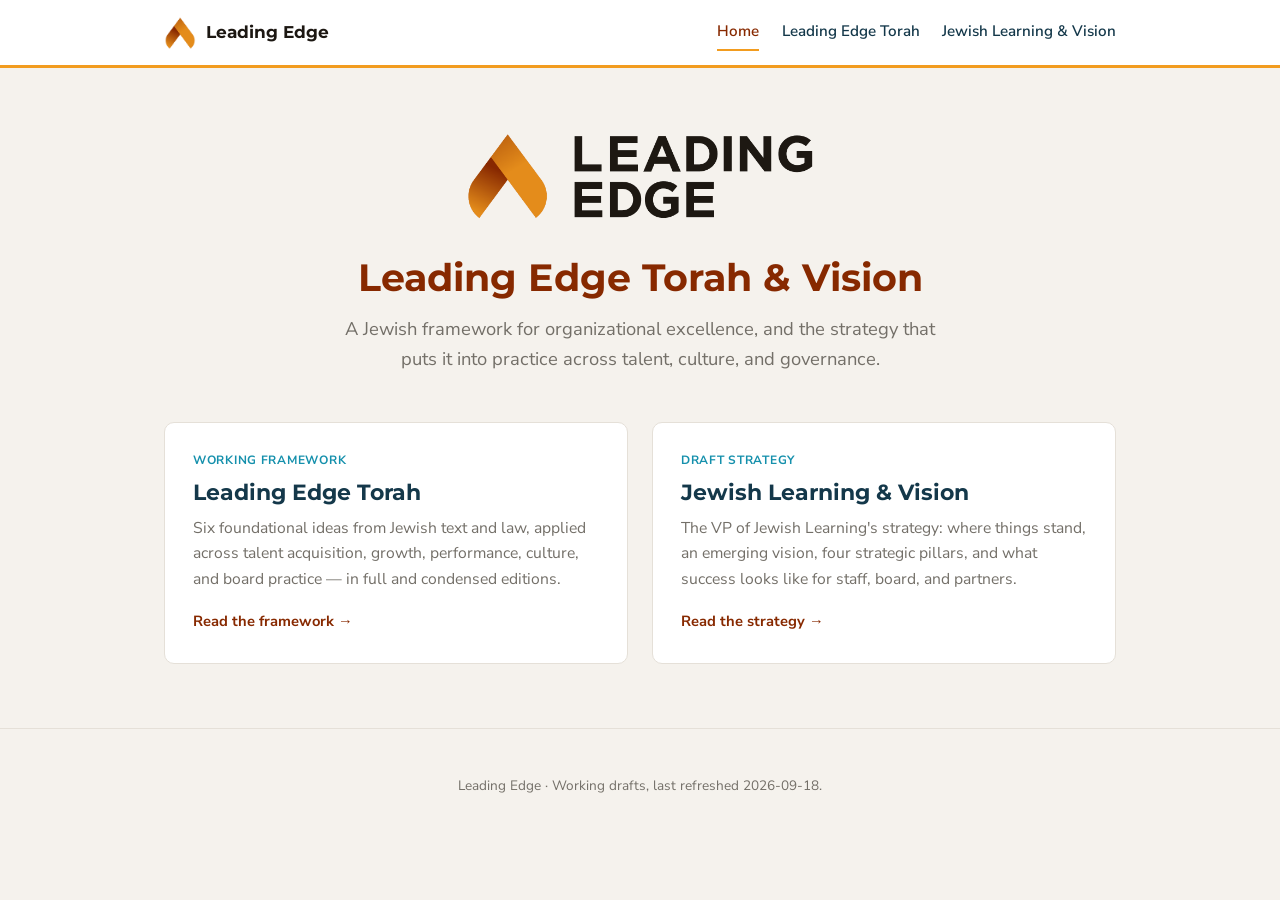
==== index.html @ 1159f420 "Initial build: Leading Edge Torah & Vision static site Three pages (landing, Leading Edge Torah, Jew" ====
<!doctype html>
<html lang="en">
<head>
<meta charset="utf-8">
<meta name="viewport" content="width=device-width, initial-scale=1">
<title>Leading Edge Torah &amp; Vision</title>
<meta name="description" content="Leading Edge Torah: a Jewish framework for organizational excellence, and the VP of Jewish Learning's strategy &amp; vision.">
<link rel="icon" href="assets/img/icon.png">
<link rel="preconnect" href="https://fonts.googleapis.com">
<link rel="preconnect" href="https://fonts.gstatic.com" crossorigin>
<link href="https://fonts.googleapis.com/css2?family=Montserrat:wght@600;700;800&family=Nunito+Sans:ital,wght@0,400;0,600;0,700;1,400&display=swap" rel="stylesheet">
<link rel="stylesheet" href="assets/css/style.css">
</head>
<body>

<header class="site-header">
  <div class="wrap">
    <a class="brand" href="index.html">
      <img src="assets/img/icon.png" alt="Leading Edge">
      <span>Leading Edge</span>
    </a>
    <nav class="site-nav">
      <a href="index.html" class="active">Home</a>
      <a href="torah.html">Leading Edge Torah</a>
      <a href="vision.html">Jewish Learning &amp; Vision</a>
    </nav>
  </div>
</header>

<section class="hero">
  <img class="hero-logo" src="assets/img/logo.png" alt="Leading Edge">
  <h1>Leading Edge Torah &amp; Vision</h1>
  <p class="lede">A Jewish framework for organizational excellence, and the strategy that puts it into practice across talent, culture, and governance.</p>
</section>

<div class="card-grid">
  <a class="doc-card" href="torah.html">
    <span class="eyebrow">Working Framework</span>
    <h2>Leading Edge Torah</h2>
    <p>Six foundational ideas from Jewish text and law, applied across talent acquisition, growth, performance, culture, and board practice — in full and condensed editions.</p>
    <span class="go">Read the framework &rarr;</span>
  </a>
  <a class="doc-card" href="vision.html">
    <span class="eyebrow">Draft Strategy</span>
    <h2>Jewish Learning &amp; Vision</h2>
    <p>The VP of Jewish Learning's strategy: where things stand, an emerging vision, four strategic pillars, and what success looks like for staff, board, and partners.</p>
    <span class="go">Read the strategy &rarr;</span>
  </a>
</div>

<footer class="site-footer">
  <p>Leading Edge &middot; Working drafts, last refreshed 2026-09-18.</p>
</footer>

</body>
</html>
---- assets/css/style.css ----
/* Leading Edge Torah & Vision — shared site styles */

:root {
  --stone-light: #F5F2ED;
  --stone-dark: #1C1712;
  --stone-med: #736F68;
  --ochre: #F29C1F;
  --rust: #872900;
  --ink-dark: #14384A;
  --ink-med: #1590AC;

  --max-width: 780px;
  --radius: 10px;
}

* { box-sizing: border-box; }

html { scroll-behavior: smooth; }

body {
  margin: 0;
  background: var(--stone-light);
  color: var(--stone-dark);
  font-family: "Nunito Sans", -apple-system, BlinkMacSystemFont, "Segoe UI", sans-serif;
  line-height: 1.65;
  font-size: 17px;
}

h1, h2, h3, h4 {
  font-family: "Montserrat", -apple-system, BlinkMacSystemFont, "Segoe UI", sans-serif;
  line-height: 1.25;
  font-weight: 700;
}

a { color: var(--ink-med); }
a:hover { color: var(--rust); }

img { max-width: 100%; }

/* ---------- Header / nav ---------- */

.site-header {
  border-bottom: 3px solid var(--ochre);
  background: #fff;
}

.site-header .wrap {
  max-width: 1000px;
  margin: 0 auto;
  display: flex;
  align-items: center;
  justify-content: space-between;
  padding: 0.9rem 1.5rem;
  gap: 1rem;
  flex-wrap: wrap;
}

.brand {
  display: flex;
  align-items: center;
  gap: 0.6rem;
  text-decoration: none;
  color: var(--stone-dark);
}

.brand img { height: 34px; width: auto; display: block; }

.brand span {
  font-family: "Montserrat", sans-serif;
  font-weight: 700;
  font-size: 1.05rem;
  color: var(--stone-dark);
}

.site-nav {
  display: flex;
  gap: 1.4rem;
  flex-wrap: wrap;
}

.site-nav a {
  text-decoration: none;
  color: var(--ink-dark);
  font-weight: 600;
  font-size: 0.95rem;
  padding: 0.3rem 0;
  border-bottom: 2px solid transparent;
}

.site-nav a:hover,
.site-nav a.active {
  border-bottom-color: var(--ochre);
  color: var(--rust);
}

/* ---------- Hero (landing page) ---------- */

.hero {
  max-width: 1000px;
  margin: 0 auto;
  padding: 4rem 1.5rem 3rem;
  text-align: center;
}

.hero img.hero-logo {
  height: 88px;
  width: auto;
  margin-bottom: 1.5rem;
}

.hero h1 {
  color: var(--rust);
  font-size: 2.4rem;
  margin: 0 0 0.75rem;
}

.hero p.lede {
  max-width: 620px;
  margin: 0 auto;
  color: var(--stone-med);
  font-size: 1.15rem;
}

.card-grid {
  max-width: 1000px;
  margin: 0 auto;
  padding: 0 1.5rem 4rem;
  display: grid;
  grid-template-columns: repeat(auto-fit, minmax(280px, 1fr));
  gap: 1.5rem;
}

.doc-card {
  background: #fff;
  border-radius: var(--radius);
  border: 1px solid #e5e0d8;
  padding: 1.75rem;
  text-decoration: none;
  color: inherit;
  display: block;
  transition: box-shadow 0.15s ease, transform 0.15s ease;
}

.doc-card:hover {
  box-shadow: 0 6px 20px rgba(28,23,18,0.08);
  transform: translateY(-2px);
}

.doc-card .eyebrow {
  text-transform: uppercase;
  letter-spacing: 0.06em;
  font-size: 0.75rem;
  font-weight: 700;
  color: var(--ink-med);
  margin-bottom: 0.5rem;
  display: block;
}

.doc-card h2 {
  margin: 0 0 0.6rem;
  font-size: 1.35rem;
  color: var(--ink-dark);
}

.doc-card p {
  margin: 0;
  color: var(--stone-med);
  font-size: 0.98rem;
}

.doc-card .go {
  display: inline-block;
  margin-top: 1rem;
  font-weight: 700;
  color: var(--rust);
  font-size: 0.92rem;
}

/* ---------- Document pages ---------- */

.doc-header {
  max-width: var(--max-width);
  margin: 0 auto;
  padding: 3rem 1.5rem 1.5rem;
}

.doc-header .eyebrow {
  text-transform: uppercase;
  letter-spacing: 0.06em;
  font-size: 0.8rem;
  font-weight: 700;
  color: var(--ink-med);
}

.doc-header h1 {
  color: var(--rust);
  font-size: 2.1rem;
  margin: 0.4rem 0 0.4rem;
  border-bottom: 3px solid var(--ochre);
  padding-bottom: 0.6rem;
  display: inline-block;
}

.doc-header .subtitle {
  color: var(--stone-med);
  font-style: italic;
  font-size: 1.05rem;
  margin: 0.6rem 0 0;
}

.doc-meta {
  color: var(--stone-med);
  font-size: 0.88rem;
  margin-top: 0.9rem;
}

/* Table of contents */

.toc {
  max-width: var(--max-width);
  margin: 0 auto 2rem;
  padding: 1.25rem 1.5rem;
  background: #fff;
  border: 1px solid #e5e0d8;
  border-radius: var(--radius);
}

.toc-inner {
  max-width: 100%;
}

.toc h2 {
  font-size: 0.85rem;
  text-transform: uppercase;
  letter-spacing: 0.06em;
  color: var(--ink-med);
  margin: 0 0 0.75rem;
}

.toc ol {
  margin: 0;
  padding-left: 1.2rem;
  columns: 2;
  column-gap: 2rem;
}

.toc li { margin-bottom: 0.35rem; font-size: 0.95rem; }
.toc a { text-decoration: none; color: var(--ink-dark); }
.toc a:hover { color: var(--rust); }

/* Edition toggle */

.edition-toggle {
  max-width: var(--max-width);
  margin: 0 auto 1rem;
  padding: 0 1.5rem;
  display: flex;
  align-items: center;
  gap: 0.75rem;
  flex-wrap: wrap;
}

.edition-toggle .label {
  font-weight: 700;
  font-size: 0.9rem;
  color: var(--stone-med);
}

.toggle-group {
  display: inline-flex;
  border: 2px solid var(--ochre);
  border-radius: 999px;
  overflow: hidden;
}

.toggle-group button {
  border: none;
  background: #fff;
  padding: 0.45rem 1.1rem;
  font-family: "Montserrat", sans-serif;
  font-weight: 700;
  font-size: 0.85rem;
  cursor: pointer;
  color: var(--ink-dark);
}

.toggle-group button.active {
  background: var(--ochre);
  color: var(--stone-dark);
}

/* Content body */

.doc-body {
  max-width: var(--max-width);
  margin: 0 auto;
  padding: 0 1.5rem 4rem;
}

.doc-body section { margin-bottom: 2.75rem; scroll-margin-top: 1.5rem; }

.doc-body h2 {
  color: var(--ink-dark);
  font-size: 1.5rem;
  border-bottom: 2px solid #e5e0d8;
  padding-bottom: 0.4rem;
  margin-bottom: 1rem;
}

.doc-body h3 {
  color: var(--ink-med);
  font-size: 1.15rem;
  margin: 1.6rem 0 0.6rem;
}

.doc-body h4 {
  color: var(--ink-med);
  font-size: 1rem;
  margin: 1.3rem 0 0.5rem;
  text-decoration: underline;
  text-decoration-color: var(--ochre);
}

.doc-body p { margin: 0 0 1rem; }

.doc-body ul {
  margin: 0 0 1rem;
  padding-left: 1.3rem;
}
.doc-body li { margin-bottom: 0.5rem; }

.source-note {
  color: var(--rust);
  font-size: 0.9rem;
  font-style: italic;
}

.standards-note {
  color: var(--stone-med);
  font-size: 0.92rem;
  font-style: italic;
  margin: -0.4rem 0 0.7rem;
}

blockquote {
  margin: 1.2rem 0;
  padding: 0.9rem 1.2rem;
  border-left: 4px solid var(--ink-med);
  background: #fff;
  border-radius: 0 6px 6px 0;
  color: var(--ink-dark);
  font-size: 0.98rem;
}
blockquote p { margin: 0 0 0.6rem; }
blockquote p:last-child { margin-bottom: 0; }

.try-this {
  margin-top: 0.8rem;
  padding: 0.85rem 1rem;
  background: #EAF6F9;
  border-left: 4px solid var(--ink-med);
  border-radius: 0 6px 6px 0;
  font-size: 0.95rem;
}
.try-this strong { color: var(--ink-med); }

.domain-card {
  background: #fff;
  border: 1px solid #e5e0d8;
  border-radius: var(--radius);
  padding: 1.3rem 1.4rem;
  margin-bottom: 1.5rem;
}

.domain-card h4 { margin-top: 0; }

/* Glossary accordion */

.glossary-item {
  border: 1px solid #e5e0d8;
  border-radius: 8px;
  margin-bottom: 0.6rem;
  background: #fff;
  overflow: hidden;
}

.glossary-item summary {
  cursor: pointer;
  padding: 0.85rem 1.1rem;
  font-weight: 700;
  font-family: "Montserrat", sans-serif;
  color: var(--ink-dark);
  list-style: none;
  display: flex;
  align-items: center;
  justify-content: space-between;
  gap: 1rem;
}

.glossary-item summary::-webkit-details-marker { display: none; }

.glossary-item summary::after {
  content: "+";
  font-size: 1.2rem;
  color: var(--ochre);
  flex-shrink: 0;
}

.glossary-item[open] summary::after { content: "\2212"; }

.glossary-item .term-def {
  padding: 0 1.1rem 1rem;
  color: var(--stone-dark);
}

.glossary-item .term-def .source-note { display: block; margin-top: 0.5rem; }
.glossary-item .term-def .practice-note {
  margin-top: 0.5rem;
  color: var(--ink-med);
  font-style: italic;
  font-size: 0.93rem;
}

/* Measuring-success cards */

.audience-grid {
  display: grid;
  grid-template-columns: repeat(auto-fit, minmax(220px, 1fr));
  gap: 1.2rem;
  margin: 1.2rem 0 2rem;
}

.audience-card {
  background: #fff;
  border: 1px solid #e5e0d8;
  border-radius: var(--radius);
  padding: 1.2rem 1.3rem;
}

.audience-card h4 {
  margin-top: 0;
  color: var(--rust);
  text-decoration: none;
}

.audience-card p { font-size: 0.93rem; margin-bottom: 0.7rem; }
.audience-card p:last-child { margin-bottom: 0; }
.audience-card strong { color: var(--ink-med); }

table.data-table {
  width: 100%;
  border-collapse: collapse;
  margin: 1rem 0 1.5rem;
  font-size: 0.92rem;
}
table.data-table th, table.data-table td {
  border: 1px solid #e5e0d8;
  padding: 0.55rem 0.7rem;
  text-align: left;
  vertical-align: top;
}
table.data-table th {
  background: #fff;
  color: var(--ink-dark);
  font-family: "Montserrat", sans-serif;
}

.callout {
  background: #fff;
  border: 1px dashed var(--ochre);
  border-radius: var(--radius);
  padding: 1rem 1.2rem;
  font-size: 0.92rem;
  color: var(--stone-med);
  margin: 1.5rem 0;
}

/* ---------- Footer ---------- */

.site-footer {
  border-top: 1px solid #e5e0d8;
  padding: 2rem 1.5rem;
  text-align: center;
  color: var(--stone-med);
  font-size: 0.85rem;
}

.site-footer a { color: var(--stone-med); }

@media (max-width: 600px) {
  .toc ol { columns: 1; }
  .hero h1 { font-size: 1.8rem; }
}
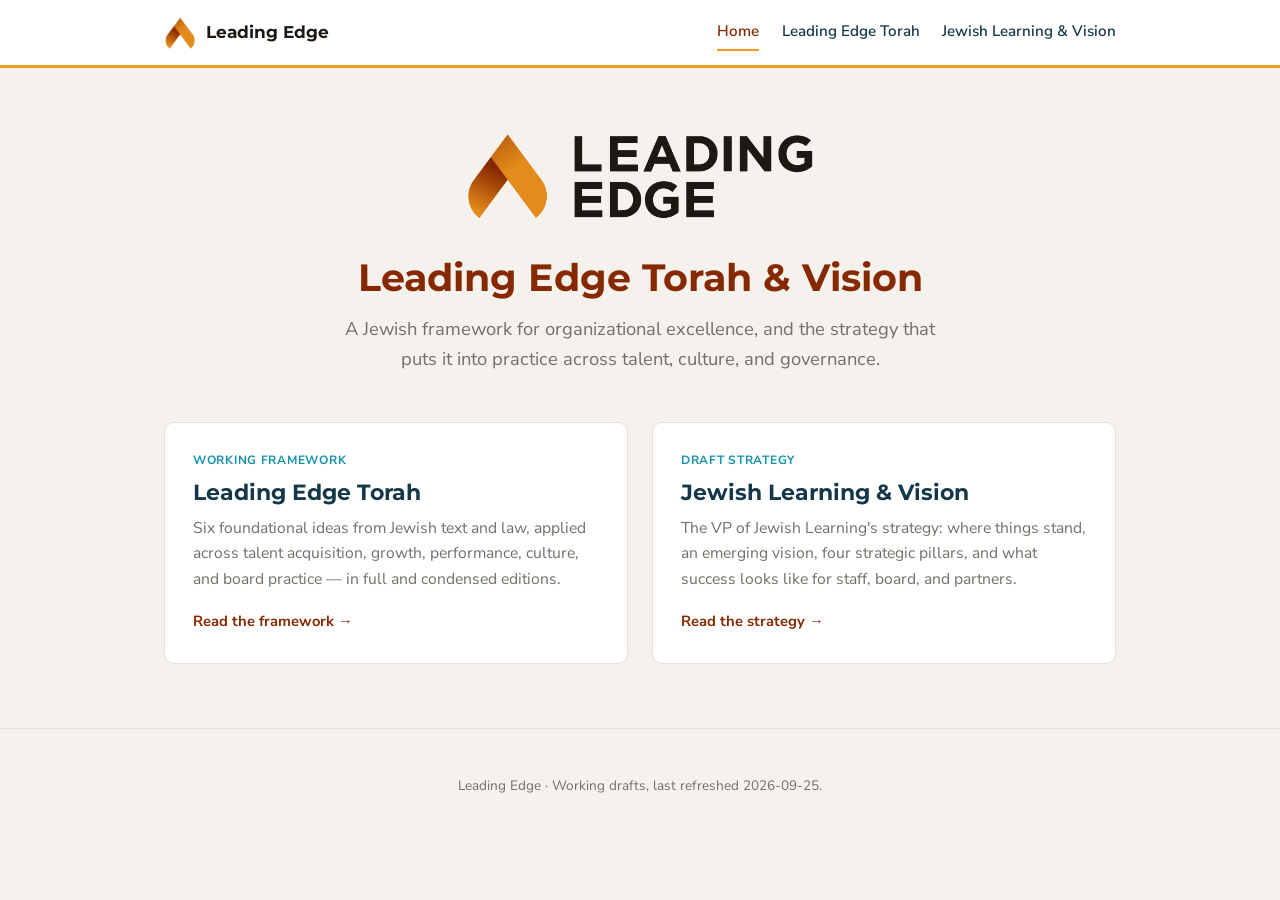
==== commit abeea651: "Sync content with latest Google Doc and Box edits Re-pulled both source docs. Leading Edge Torah had" ====
--- a/index.html
+++ b/index.html
@@ -49,7 +49,7 @@
 </div>
 
 <footer class="site-footer">
-  <p>Leading Edge &middot; Working drafts, last refreshed 2026-09-18.</p>
+  <p>Leading Edge &middot; Working drafts, last refreshed 2026-09-25.</p>
 </footer>
 
 </body>
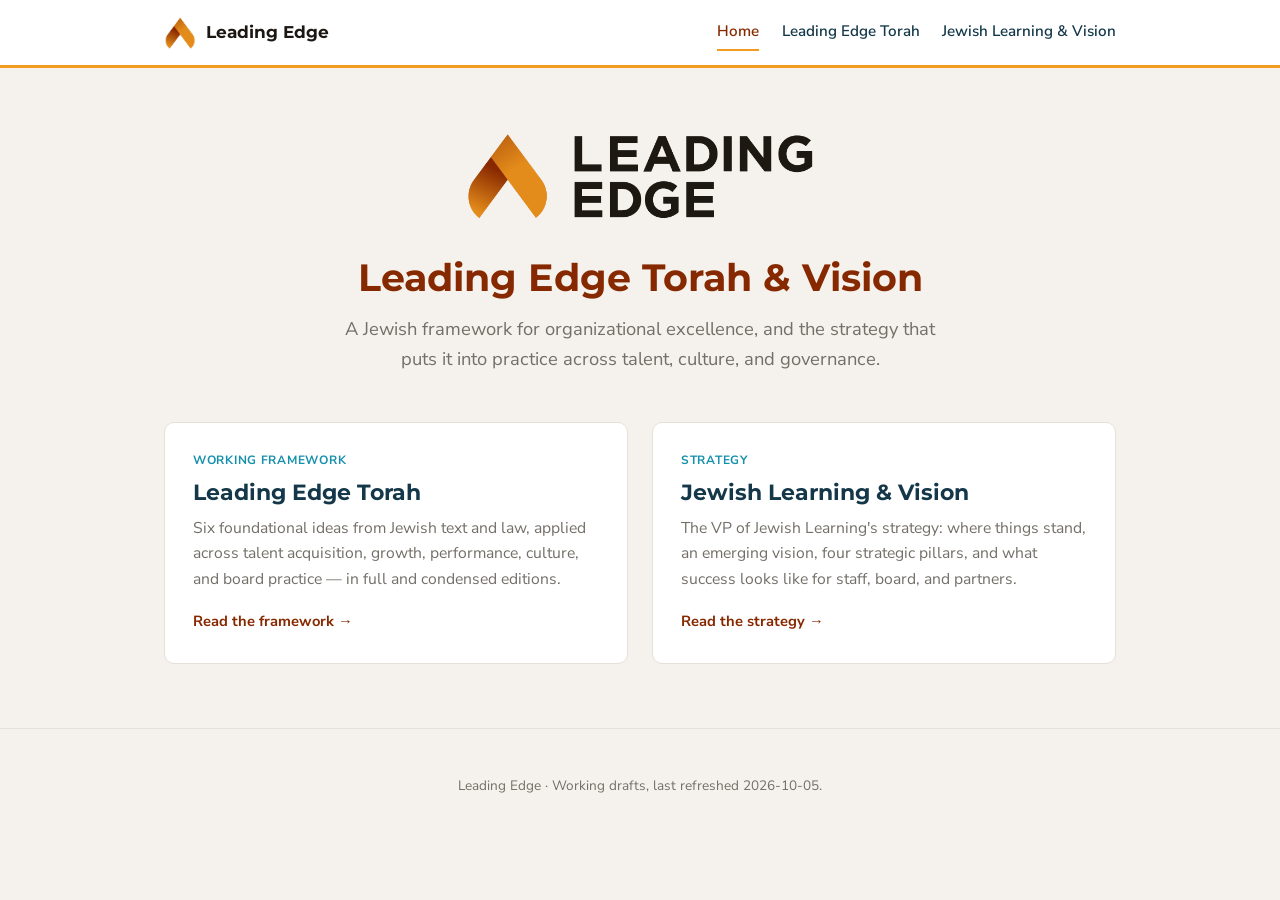
==== commit b1f3a3a3: "Sync Torah and Vision pages with today's source-doc edits Re-pulled both canonical docs (Leading Edg" ====
--- a/index.html
+++ b/index.html
@@ -41,7 +41,7 @@
     <span class="go">Read the framework &rarr;</span>
   </a>
   <a class="doc-card" href="vision.html">
-    <span class="eyebrow">Draft Strategy</span>
+    <span class="eyebrow">Strategy</span>
     <h2>Jewish Learning &amp; Vision</h2>
     <p>The VP of Jewish Learning's strategy: where things stand, an emerging vision, four strategic pillars, and what success looks like for staff, board, and partners.</p>
     <span class="go">Read the strategy &rarr;</span>
@@ -49,7 +49,7 @@
 </div>
 
 <footer class="site-footer">
-  <p>Leading Edge &middot; Working drafts, last refreshed 2026-09-25.</p>
+  <p>Leading Edge &middot; Working drafts, last refreshed 2026-10-05.</p>
 </footer>
 
 </body>
--- a/assets/css/style.css
+++ b/assets/css/style.css
@@ -313,6 +313,16 @@
   margin: 1.6rem 0 0.6rem;
 }
 
+.term-translit {
+  display: inline-block;
+  font-weight: 400;
+  font-style: italic;
+  font-size: 0.8em;
+  color: var(--stone-med);
+  margin-left: 0.5rem;
+}
+.term-translit em { font-style: italic; }
+
 .doc-body h4 {
   color: var(--ink-med);
   font-size: 1rem;
@@ -364,6 +374,42 @@
 }
 .try-this strong { color: var(--ink-med); }
 
+.contemporary-voice {
+  margin-top: 0.8rem;
+  padding: 0.85rem 1rem;
+  background: #EAF6F9;
+  border-left: 4px solid var(--ink-med);
+  border-radius: 0 6px 6px 0;
+  font-size: 0.95rem;
+}
+.contemporary-voice .label {
+  color: var(--ink-med);
+  font-weight: 700;
+  display: block;
+  margin-bottom: 0.3rem;
+}
+
+.go-deeper {
+  margin-top: 0.8rem;
+  padding: 0.85rem 1rem;
+  background: #fff;
+  border-left: 4px solid var(--stone-med);
+  border-radius: 0 6px 6px 0;
+  font-size: 0.93rem;
+  color: var(--stone-dark);
+}
+.go-deeper .label {
+  color: var(--stone-med);
+  font-weight: 700;
+  text-transform: uppercase;
+  letter-spacing: 0.04em;
+  font-size: 0.78rem;
+  display: block;
+  margin-bottom: 0.5rem;
+}
+.go-deeper p { margin: 0 0 0.7rem; }
+.go-deeper p:last-child { margin-bottom: 0; }
+
 .domain-card {
   background: #fff;
   border: 1px solid #e5e0d8;
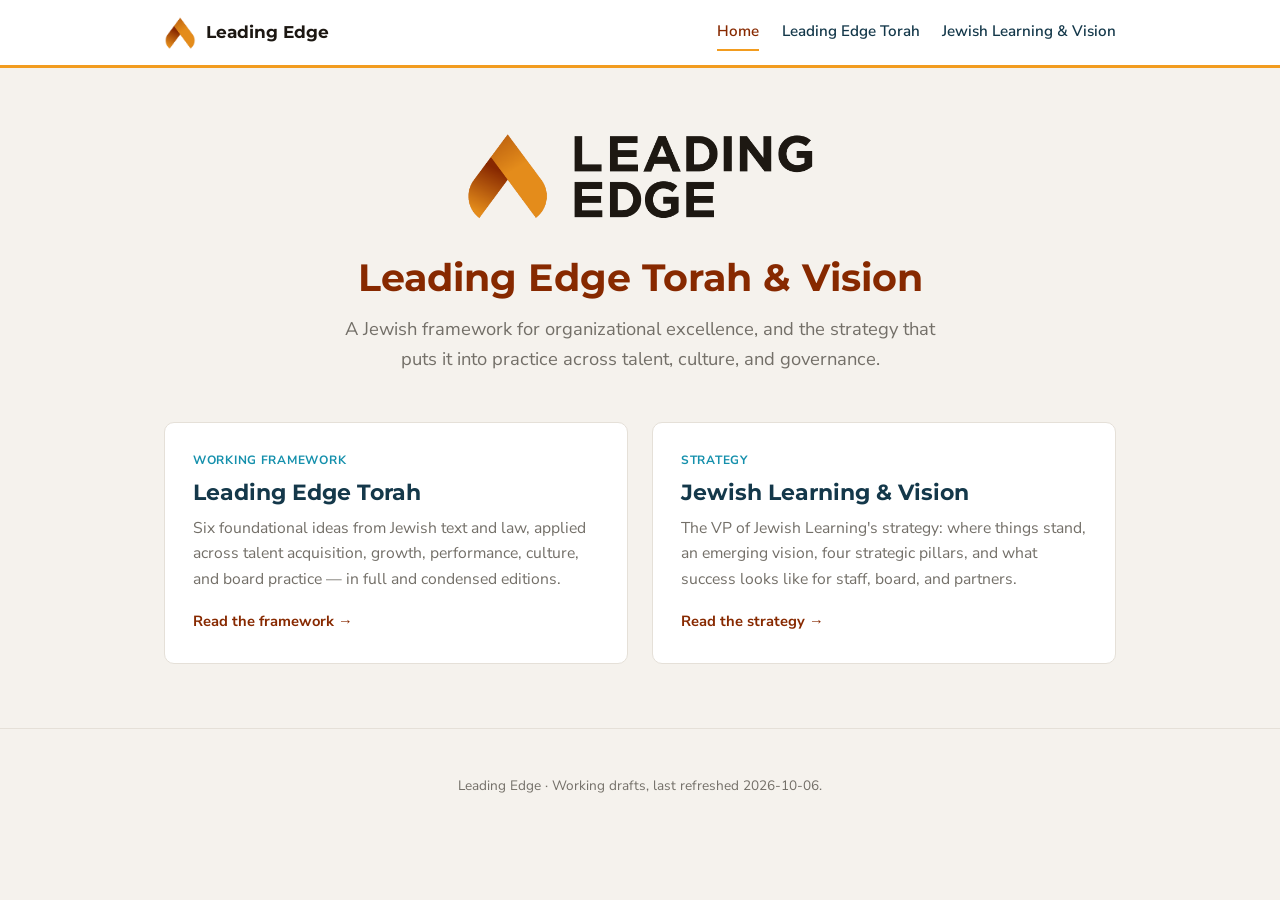
==== commit 3dc37d5d: "Sync Torah and Vision pages with today's source-doc edits Re-pulled all three canonical docs (Leadin" ====
--- a/index.html
+++ b/index.html
@@ -49,7 +49,7 @@
 </div>
 
 <footer class="site-footer">
-  <p>Leading Edge &middot; Working drafts, last refreshed 2026-10-05.</p>
+  <p>Leading Edge &middot; Working drafts, last refreshed 2026-10-06.</p>
 </footer>
 
 </body>
